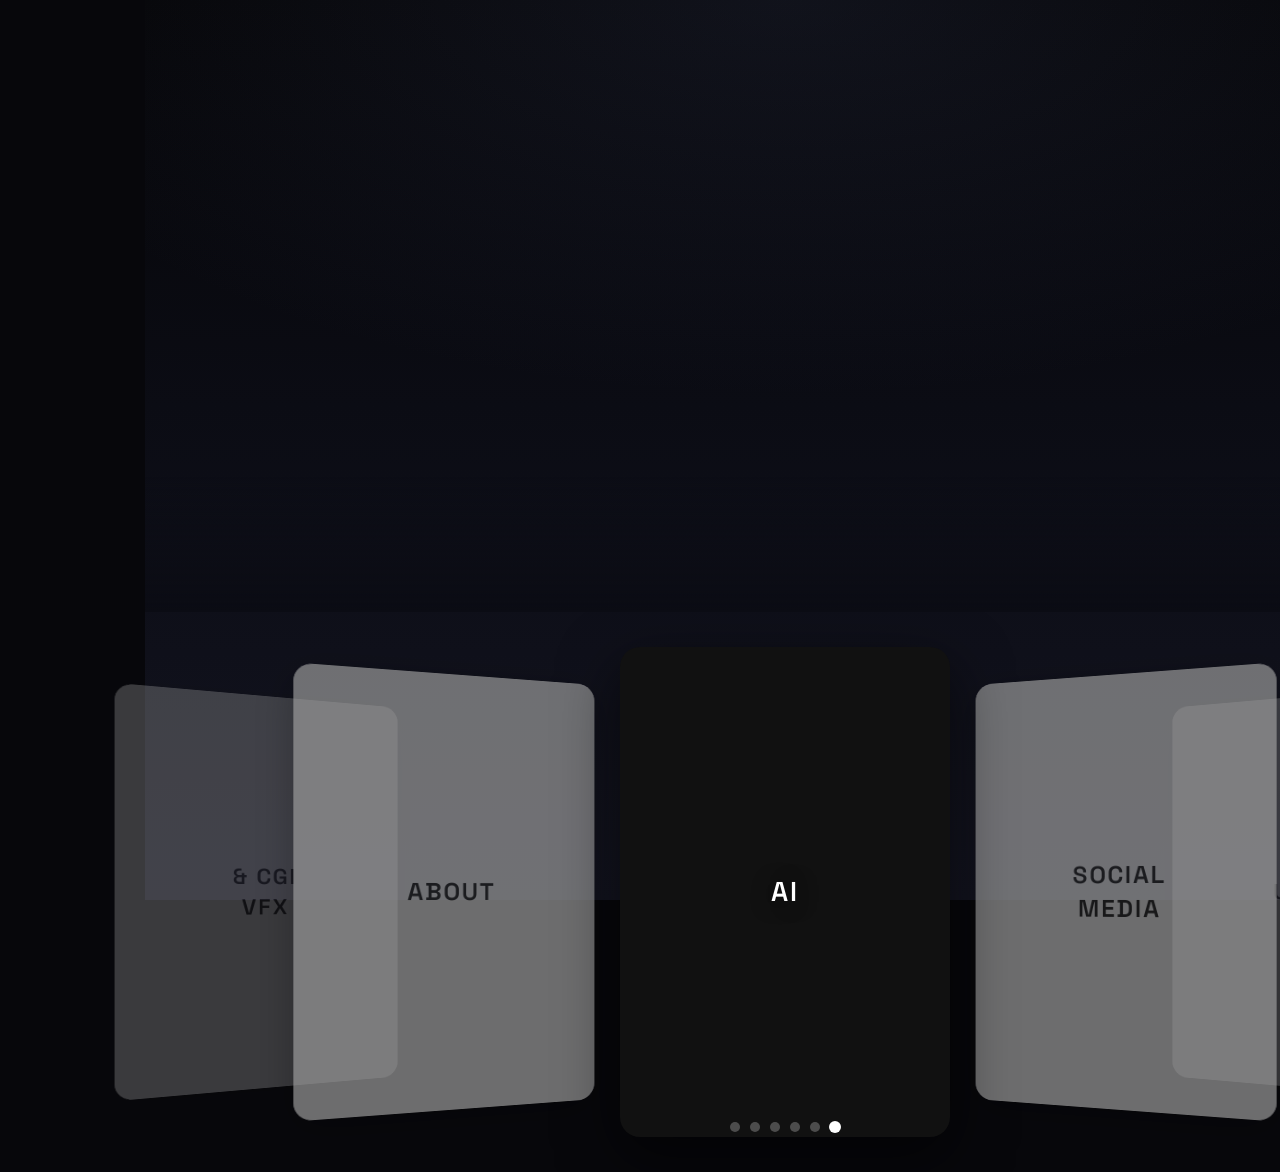
==== index.html @ 07316942 "Portfolio site (compressed videos) for Cloudflare Pages Co-authored-by: Cursor <cursoragent@cursor.c" ====
<!DOCTYPE html>
<html lang="he" dir="rtl">
<head>
    <meta charset="UTF-8">
    <meta name="viewport" content="width=device-width, initial-scale=1.0">
    <title>אושרית הדריה | אתר רשמי</title>
    <link rel="stylesheet" href="styles.css">
    <link rel="preconnect" href="https://fonts.googleapis.com">
    <link rel="preconnect" href="https://fonts.gstatic.com" crossorigin>
    <link href="https://fonts.googleapis.com/css2?family=Space+Grotesk:wght@300;400;500;600;700&display=swap" rel="stylesheet">
</head>
<body>
    <main class="main">
        <div class="hero-video-container">
            <video class="hero-video" src="assets/hero-video.mp4" muted loop autoplay playsinline></video>
        </div>
        <div class="carousel-wrapper">
            <div class="carousel">
                <a href="ai.html" class="card card-video" data-index="0" data-start-time="28">
                    <video class="card-bg-video" src="assets/ai-clip.mp4" muted loop playsinline preload="metadata"></video>
                    <span class="card-text">AI</span>
                </a>
                <a href="social-media.html" class="card card-video" data-index="1" data-start-time="4">
                    <video class="card-bg-video" src="assets/ai-video.mp4" muted loop playsinline preload="metadata"></video>
                    <span class="card-text">SOCIAL<br>MEDIA</span>
                </a>
                <a href="ui-ux.html" class="card card-video" data-index="2" data-speed="0.7" data-duration="10">
                    <video class="card-bg-video" src="assets/uiux-video.mp4" muted loop playsinline preload="metadata"></video>
                    <span class="card-text">UI UX</span>
                </a>
                <a href="video-games.html" class="card" data-index="3">
                    <span class="card-text">VIDEO<br>GAMES</span>
                </a>
                <a href="cgi-vfx.html" class="card" data-index="4">
                    <span class="card-text">CGI &<br>VFX</span>
                </a>
                <a href="about.html" class="card" data-index="5">
                    <span class="card-text">ABOUT</span>
                </a>
            </div>

            <div class="carousel-dots">
                <button class="dot active" data-slide="0"></button>
                <button class="dot" data-slide="1"></button>
                <button class="dot" data-slide="2"></button>
                <button class="dot" data-slide="3"></button>
                <button class="dot" data-slide="4"></button>
                <button class="dot" data-slide="5"></button>
            </div>
        </div>
    </main>

    <script src="script.js"></script>
</body>
</html>
---- styles.css ----
/* ===== CSS Variables ===== */
:root {
    --bg: #07070b;
    --card-bg: #d9d9d9;
    --card-bg-hover: #e8e8e8;
    --text: #2a2a2a;
    --radius: 20px;
    --transition: 0.6s cubic-bezier(0.4, 0, 0.2, 1);
    --font: 'Space Grotesk', sans-serif;
}

/* ===== Reset & Base ===== */
*,
*::before,
*::after {
    margin: 0;
    padding: 0;
    box-sizing: border-box;
}

html, body {
    height: 100%;
}

body {
    font-family: var(--font);
    background: var(--bg);
    background-image:
        radial-gradient(120% 80% at 50% 0%, rgba(70, 80, 120, 0.18) 0%, rgba(7, 7, 11, 0) 55%),
        linear-gradient(180deg, #050507 0%, #0b0c14 45%, #131420 100%);
    background-attachment: fixed;
    color: var(--text);
    overflow-x: hidden;
    overflow-y: auto;
    -webkit-font-smoothing: antialiased;
    -moz-osx-font-smoothing: grayscale;
    scroll-behavior: smooth;
    scroll-snap-type: y proximity;
}

/* ===== Main Layout ===== */
.main {
    width: 100%;
}

/* ===== Hero Video ===== */
.hero-video-container {
    width: 100%;
    height: 68vh;
    display: flex;
    align-items: center;
    justify-content: center;
    scroll-snap-align: start;
    position: relative;
}

.hero-video {
    width: 100%;
    height: 100%;
    object-fit: cover;
    display: block;
}

/* Soft fade so the video blends into the background */
.hero-video-container::after {
    content: '';
    position: absolute;
    left: 0;
    right: 0;
    bottom: 0;
    height: 22%;
    background: linear-gradient(180deg, rgba(11, 12, 20, 0) 0%, #0b0c14 100%);
    pointer-events: none;
    z-index: 1;
}

/* ===== Carousel ===== */
.carousel-wrapper {
    position: relative;
    width: 100%;
    height: 58vh;
    min-height: 560px;
    display: flex;
    align-items: center;
    justify-content: center;
    perspective: 1200px;
    scroll-snap-align: start;
}

.carousel {
    position: relative;
    width: 330px;
    height: 490px;
    transform-style: preserve-3d;
}

/* ===== Card ===== */
a.card {
    text-decoration: none;
    color: inherit;
}

.card {
    position: absolute;
    width: 330px;
    height: 490px;
    background: var(--card-bg);
    border-radius: var(--radius);
    display: flex;
    align-items: center;
    justify-content: center;
    cursor: pointer;
    overflow: hidden;
    transition: var(--transition);
    backface-visibility: hidden;
    box-shadow: 0 10px 40px rgba(0, 0, 0, 0.4);
    opacity: 0;
}

.card.active {
    transform: translateX(0) translateZ(0) rotateY(0);
    opacity: 1;
    z-index: 4;
    box-shadow: 0 20px 60px rgba(0, 0, 0, 0.6);
}

.card.prev {
    transform: translateX(-375px) translateZ(-150px) rotateY(25deg);
    opacity: 0.7;
    z-index: 3;
    cursor: pointer;
}

.card.next {
    transform: translateX(375px) translateZ(-150px) rotateY(-25deg);
    opacity: 0.7;
    z-index: 3;
    cursor: pointer;
}

.card.far-prev {
    transform: translateX(-650px) translateZ(-300px) rotateY(35deg);
    opacity: 0.35;
    z-index: 2;
    cursor: pointer;
}

.card.far-next {
    transform: translateX(650px) translateZ(-300px) rotateY(-35deg);
    opacity: 0.35;
    z-index: 2;
    cursor: pointer;
}

.card.hidden-card {
    transform: translateX(0) translateZ(-500px);
    opacity: 0;
    z-index: 1;
    pointer-events: none;
}

/* ===== Card Overlay for non-active ===== */
.card::before {
    content: '';
    position: absolute;
    inset: 0;
    background: rgba(0, 0, 0, 0.3);
    z-index: 3;
    transition: var(--transition);
    border-radius: var(--radius);
}

.card.active::before {
    background: transparent;
}

.card.active:hover::before {
    background: rgba(255, 255, 255, 0.05);
}

/* ===== Card Text ===== */
.card-text {
    font-size: 1.7rem;
    font-weight: 600;
    letter-spacing: 2px;
    text-align: center;
    line-height: 1.4;
    color: var(--text);
    text-transform: uppercase;
    transition: var(--transition);
    user-select: none;
    position: relative;
    z-index: 2;
}

.card.active:hover .card-text {
    letter-spacing: 4px;
}

/* ===== Card Video ===== */
.card-bg-video {
    position: absolute;
    inset: 0;
    width: 100%;
    height: 100%;
    object-fit: cover;
    border-radius: var(--radius);
    opacity: 0.6;
    transition: opacity 0.6s ease;
    z-index: 1;
    pointer-events: none;
}

.card[data-index="0"] .card-bg-video {
    object-fit: cover;
    object-position: calc(50% - 15px) center;
    inset: 0 -40%;
    width: 180%;
}

.card[data-index="2"] .card-bg-video {
    object-fit: cover;
    object-position: center center;
}

.card.active .card-bg-video {
    opacity: 0.8;
}

.card.active.card-video:hover .card-bg-video {
    opacity: 1;
}

.card.active.card-video,
.card.active.card-video:hover {
    background: #111;
}

.card-video .card-text {
    position: relative;
    z-index: 2;
    transition: var(--transition);
}

.card.active.card-video .card-text {
    color: #ffffff;
    text-shadow: 0 2px 20px rgba(0, 0, 0, 0.7);
}

/* ===== Carousel Dots ===== */
.carousel-dots {
    position: absolute;
    bottom: 40px;
    left: 50%;
    transform: translateX(-50%);
    display: flex;
    gap: 10px;
    z-index: 10;
}

.dot {
    width: 10px;
    height: 10px;
    border-radius: 50%;
    border: none;
    background: rgba(255, 255, 255, 0.25);
    cursor: pointer;
    transition: 0.3s ease;
    padding: 0;
}

.dot.active {
    background: #ffffff;
    transform: scale(1.2);
}

.dot:hover {
    background: rgba(255, 255, 255, 0.6);
}

/* ===== Responsive ===== */
@media (max-width: 1200px) {
    .card.prev {
        transform: translateX(-330px) translateZ(-120px) rotateY(22deg);
    }
    .card.next {
        transform: translateX(330px) translateZ(-120px) rotateY(-22deg);
    }
    .card.far-prev {
        transform: translateX(-560px) translateZ(-250px) rotateY(30deg);
        opacity: 0.25;
    }
    .card.far-next {
        transform: translateX(560px) translateZ(-250px) rotateY(-30deg);
        opacity: 0.25;
    }
}

@media (max-width: 768px) {
    .hero-video-container {
        height: 42vh;
    }

    .carousel-wrapper {
        height: auto;
        min-height: 0;
        padding: 24px 0 84px;
        perspective: 900px;
    }

    .carousel {
        width: 260px;
        height: 385px;
    }

    .card {
        width: 260px;
        height: 385px;
    }

    .card.prev {
        transform: translateX(-140px) translateZ(-160px) rotateY(22deg);
        opacity: 0.45;
    }
    .card.next {
        transform: translateX(140px) translateZ(-160px) rotateY(-22deg);
        opacity: 0.45;
    }
    .card.far-prev,
    .card.far-next {
        opacity: 0;
        pointer-events: none;
    }

    .card-text {
        font-size: 1.3rem;
    }

    .carousel-dots {
        bottom: 28px;
    }
}

@media (max-width: 480px) {
    .hero-video-container {
        height: 36vh;
    }

    .carousel-wrapper {
        padding: 20px 0 76px;
    }

    .carousel {
        width: 230px;
        height: 340px;
    }

    .card {
        width: 230px;
        height: 340px;
    }

    .card.prev {
        transform: translateX(-118px) translateZ(-150px) rotateY(20deg);
        opacity: 0.4;
    }
    .card.next {
        transform: translateX(118px) translateZ(-150px) rotateY(-20deg);
        opacity: 0.4;
    }

    .card-text {
        font-size: 1.15rem;
        letter-spacing: 1px;
    }

    .carousel-dots {
        bottom: 24px;
    }
}
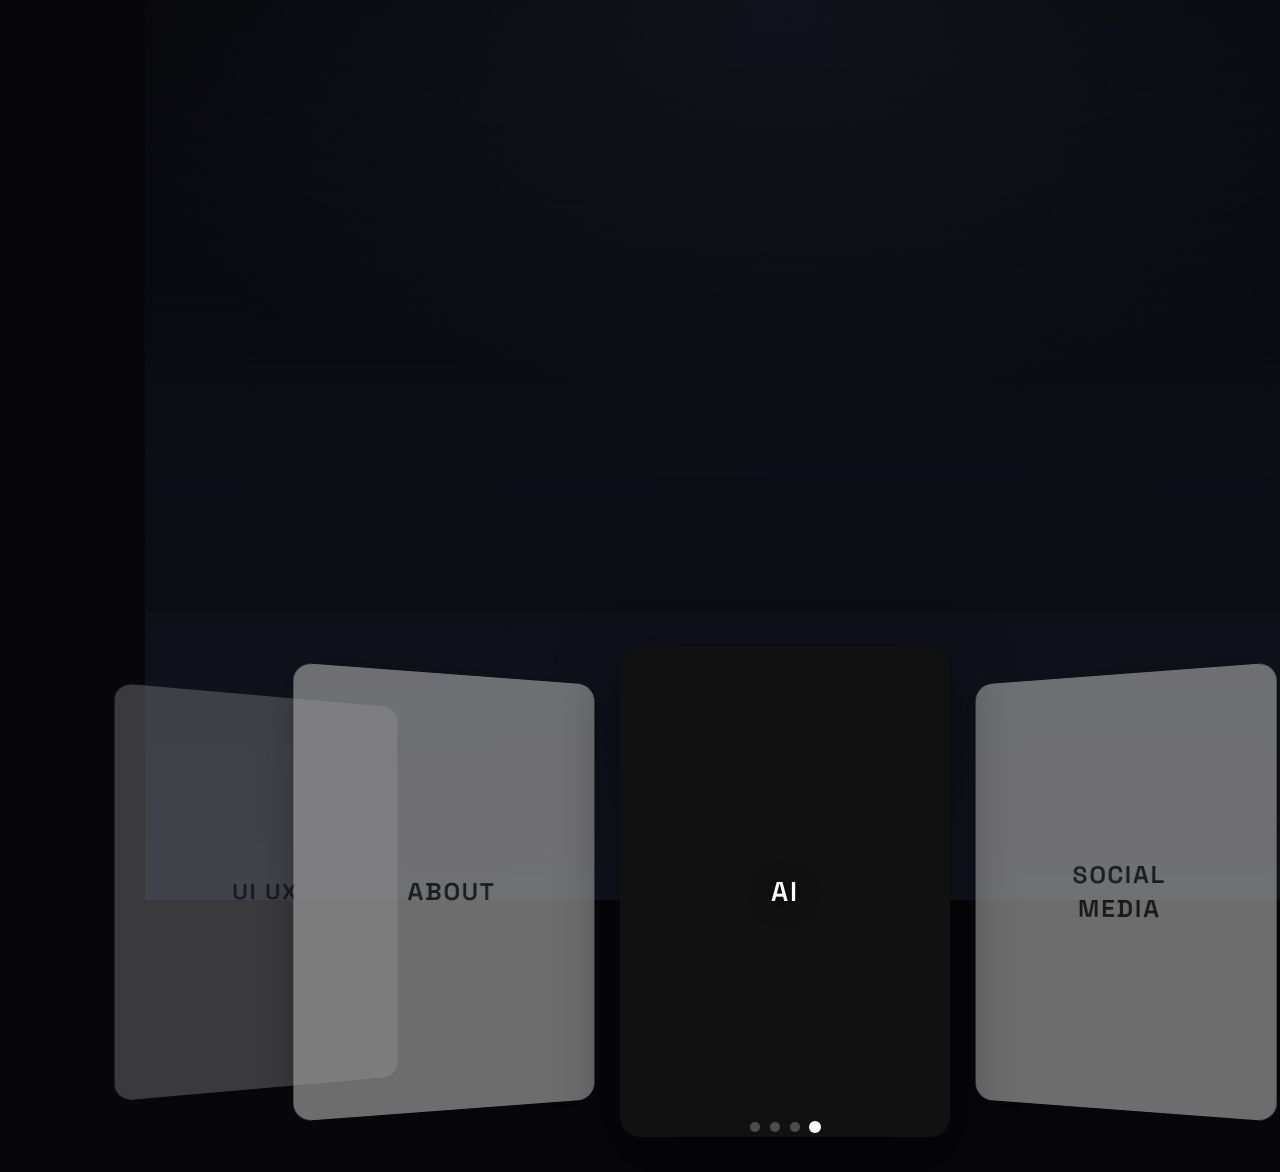
==== commit f612ab1c: "Temporarily hide Video Games and CGI/VFX cards from carousel Co-authored-by: Cursor <cursoragent@cur" ====
--- a/index.html
+++ b/index.html
@@ -28,13 +28,15 @@
                     <video class="card-bg-video" src="assets/uiux-video.mp4" muted loop playsinline preload="metadata"></video>
                     <span class="card-text">UI UX</span>
                 </a>
+                <!-- Temporarily hidden from carousel
                 <a href="video-games.html" class="card" data-index="3">
                     <span class="card-text">VIDEO<br>GAMES</span>
                 </a>
                 <a href="cgi-vfx.html" class="card" data-index="4">
                     <span class="card-text">CGI &<br>VFX</span>
                 </a>
-                <a href="about.html" class="card" data-index="5">
+                -->
+                <a href="about.html" class="card" data-index="3">
                     <span class="card-text">ABOUT</span>
                 </a>
             </div>
@@ -44,8 +46,10 @@
                 <button class="dot" data-slide="1"></button>
                 <button class="dot" data-slide="2"></button>
                 <button class="dot" data-slide="3"></button>
+                <!-- Temporarily hidden from carousel
                 <button class="dot" data-slide="4"></button>
                 <button class="dot" data-slide="5"></button>
+                -->
             </div>
         </div>
     </main>
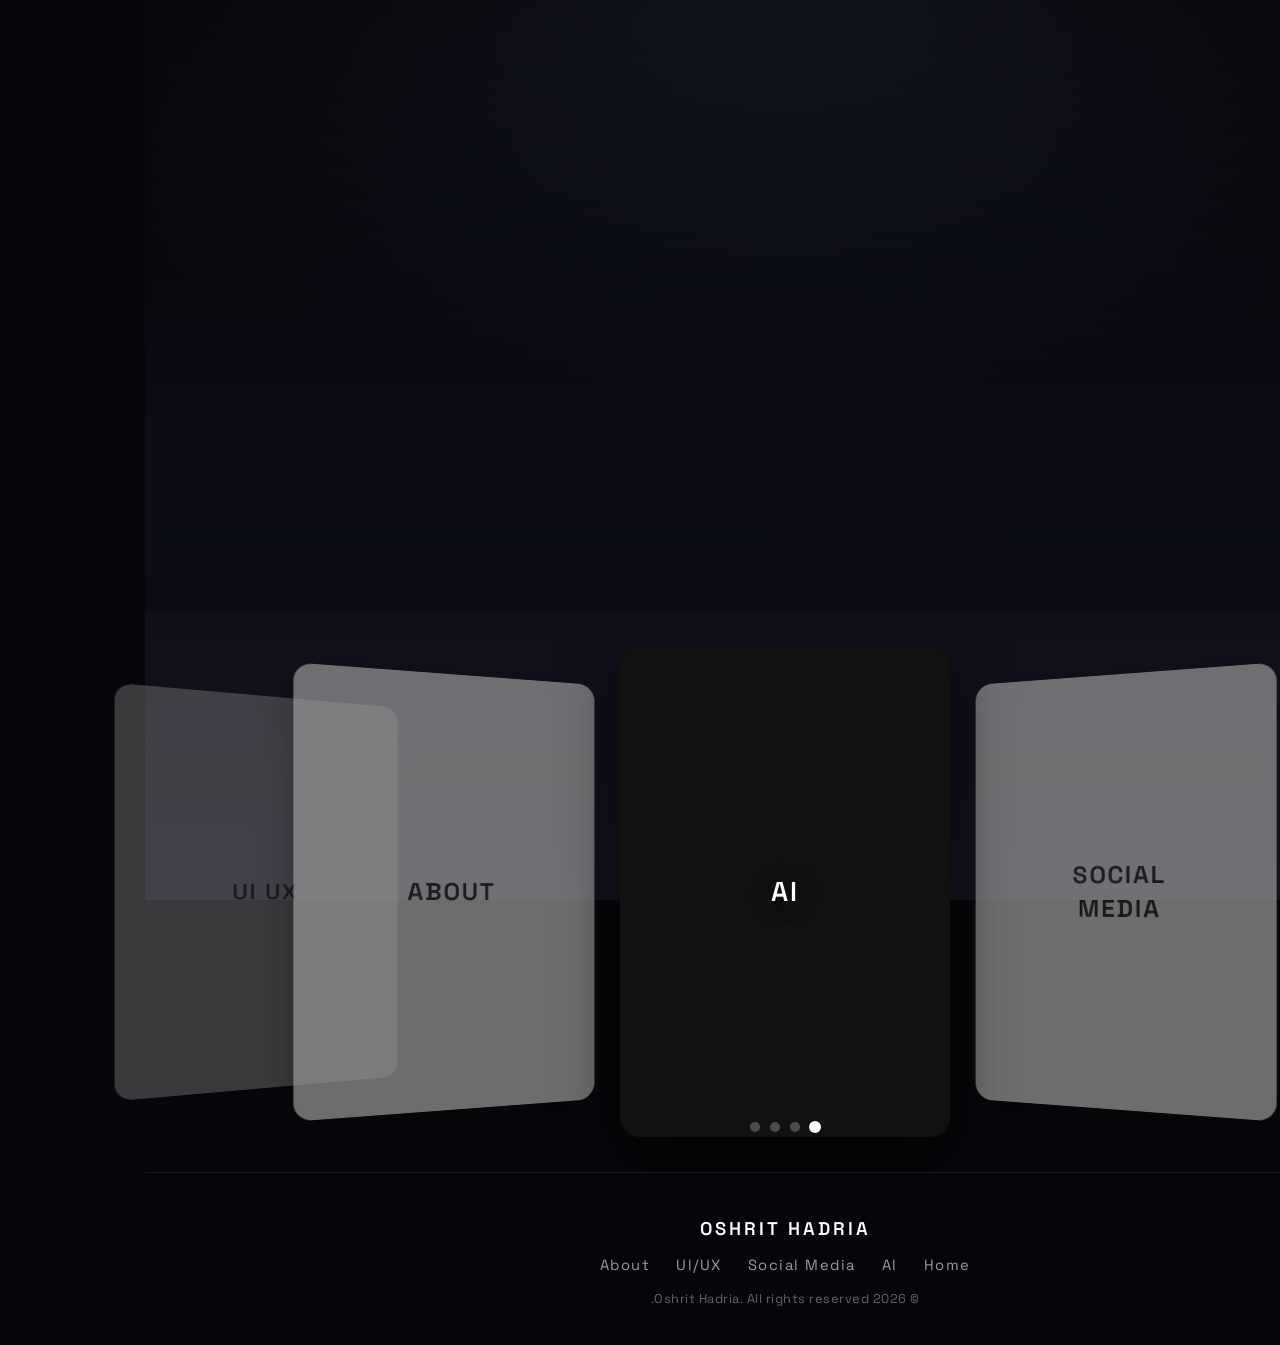
==== commit 04a3b947: "Add site footer with navigation and copyright to all pages Co-authored-by: Cursor <cursoragent@curso" ====
--- a/index.html
+++ b/index.html
@@ -54,6 +54,20 @@
         </div>
     </main>
 
+    <footer class="site-footer">
+        <div class="footer-inner">
+            <span class="footer-name">Oshrit Hadria</span>
+            <nav class="footer-nav">
+                <a href="index.html">Home</a>
+                <a href="ai.html">AI</a>
+                <a href="social-media.html">Social Media</a>
+                <a href="ui-ux.html">UI/UX</a>
+                <a href="about.html">About</a>
+            </nav>
+            <span class="footer-copy">&copy; 2026 Oshrit Hadria. All rights reserved.</span>
+        </div>
+    </footer>
+
     <script src="script.js"></script>
 </body>
 </html>
--- a/styles.css
+++ b/styles.css
@@ -278,7 +278,92 @@
     background: rgba(255, 255, 255, 0.6);
 }
 
+/* ===== Site Footer ===== */
+.site-footer {
+    position: relative;
+    z-index: 2;
+    width: 100%;
+    padding: 44px 24px 38px;
+    border-top: 1px solid rgba(255, 255, 255, 0.08);
+    background: rgba(7, 7, 11, 0.55);
+    -webkit-backdrop-filter: blur(6px);
+    backdrop-filter: blur(6px);
+}
+
+.footer-inner {
+    max-width: 1100px;
+    margin: 0 auto;
+    display: flex;
+    flex-direction: column;
+    align-items: center;
+    gap: 16px;
+    text-align: center;
+}
+
+.footer-name {
+    color: #ffffff;
+    font-weight: 600;
+    font-size: 1.15rem;
+    letter-spacing: 3px;
+    text-transform: uppercase;
+}
+
+.footer-nav {
+    display: flex;
+    flex-wrap: wrap;
+    justify-content: center;
+    gap: 10px 26px;
+}
+
+.footer-nav a {
+    color: rgba(255, 255, 255, 0.6);
+    text-decoration: none;
+    font-size: 0.92rem;
+    letter-spacing: 1.5px;
+    transition: color 0.25s ease;
+}
+
+.footer-nav a:hover {
+    color: #ffffff;
+}
+
+.footer-copy {
+    color: rgba(255, 255, 255, 0.38);
+    font-size: 0.8rem;
+    letter-spacing: 0.5px;
+}
+
+@media (max-width: 480px) {
+    .site-footer {
+        padding: 34px 16px 30px;
+    }
+
+    .footer-nav {
+        gap: 8px 18px;
+    }
+
+    .footer-nav a {
+        font-size: 0.85rem;
+    }
+}
+
 /* ===== Responsive ===== */
+
+/* Large / wide desktops: give the hero a touch more presence */
+@media (min-width: 1600px) {
+    .hero-video-container {
+        height: 72vh;
+    }
+    .carousel {
+        width: 360px;
+        height: 535px;
+    }
+    .card {
+        width: 360px;
+        height: 535px;
+    }
+}
+
 @media (max-width: 1200px) {
     .card.prev {
         transform: translateX(-330px) translateZ(-120px) rotateY(22deg);
@@ -293,6 +378,37 @@
     .card.far-next {
         transform: translateX(560px) translateZ(-250px) rotateY(-30deg);
         opacity: 0.25;
+    }
+}
+
+/* Tablets */
+@media (max-width: 1024px) {
+    .hero-video-container {
+        height: 58vh;
+    }
+    .carousel-wrapper {
+        height: 54vh;
+        min-height: 480px;
+        perspective: 1000px;
+    }
+    .carousel,
+    .card {
+        width: 300px;
+        height: 445px;
+    }
+    .card.prev {
+        transform: translateX(-280px) translateZ(-130px) rotateY(22deg);
+    }
+    .card.next {
+        transform: translateX(280px) translateZ(-130px) rotateY(-22deg);
+    }
+    .card.far-prev {
+        transform: translateX(-470px) translateZ(-260px) rotateY(30deg);
+        opacity: 0.2;
+    }
+    .card.far-next {
+        transform: translateX(470px) translateZ(-260px) rotateY(-30deg);
+        opacity: 0.2;
     }
 }
 
@@ -378,3 +494,58 @@
         bottom: 24px;
     }
 }
+
+/* Very small phones */
+@media (max-width: 360px) {
+    .carousel,
+    .card {
+        width: 210px;
+        height: 310px;
+    }
+    .card.prev {
+        transform: translateX(-104px) translateZ(-140px) rotateY(18deg);
+    }
+    .card.next {
+        transform: translateX(104px) translateZ(-140px) rotateY(-18deg);
+    }
+    .card-text {
+        font-size: 1.05rem;
+    }
+}
+
+/* Short / landscape phones: shrink the hero so the carousel stays reachable */
+@media (max-height: 560px) and (orientation: landscape) {
+    body {
+        scroll-snap-type: none;
+    }
+    .hero-video-container {
+        height: 78vh;
+    }
+    .carousel-wrapper {
+        height: auto;
+        min-height: 0;
+        padding: 24px 0 72px;
+        perspective: 900px;
+    }
+    .carousel,
+    .card {
+        width: 190px;
+        height: 285px;
+    }
+    .card.prev {
+        transform: translateX(-150px) translateZ(-150px) rotateY(20deg);
+        opacity: 0.4;
+    }
+    .card.next {
+        transform: translateX(150px) translateZ(-150px) rotateY(-20deg);
+        opacity: 0.4;
+    }
+    .card.far-prev,
+    .card.far-next {
+        opacity: 0;
+        pointer-events: none;
+    }
+    .card-text {
+        font-size: 1.1rem;
+    }
+}
